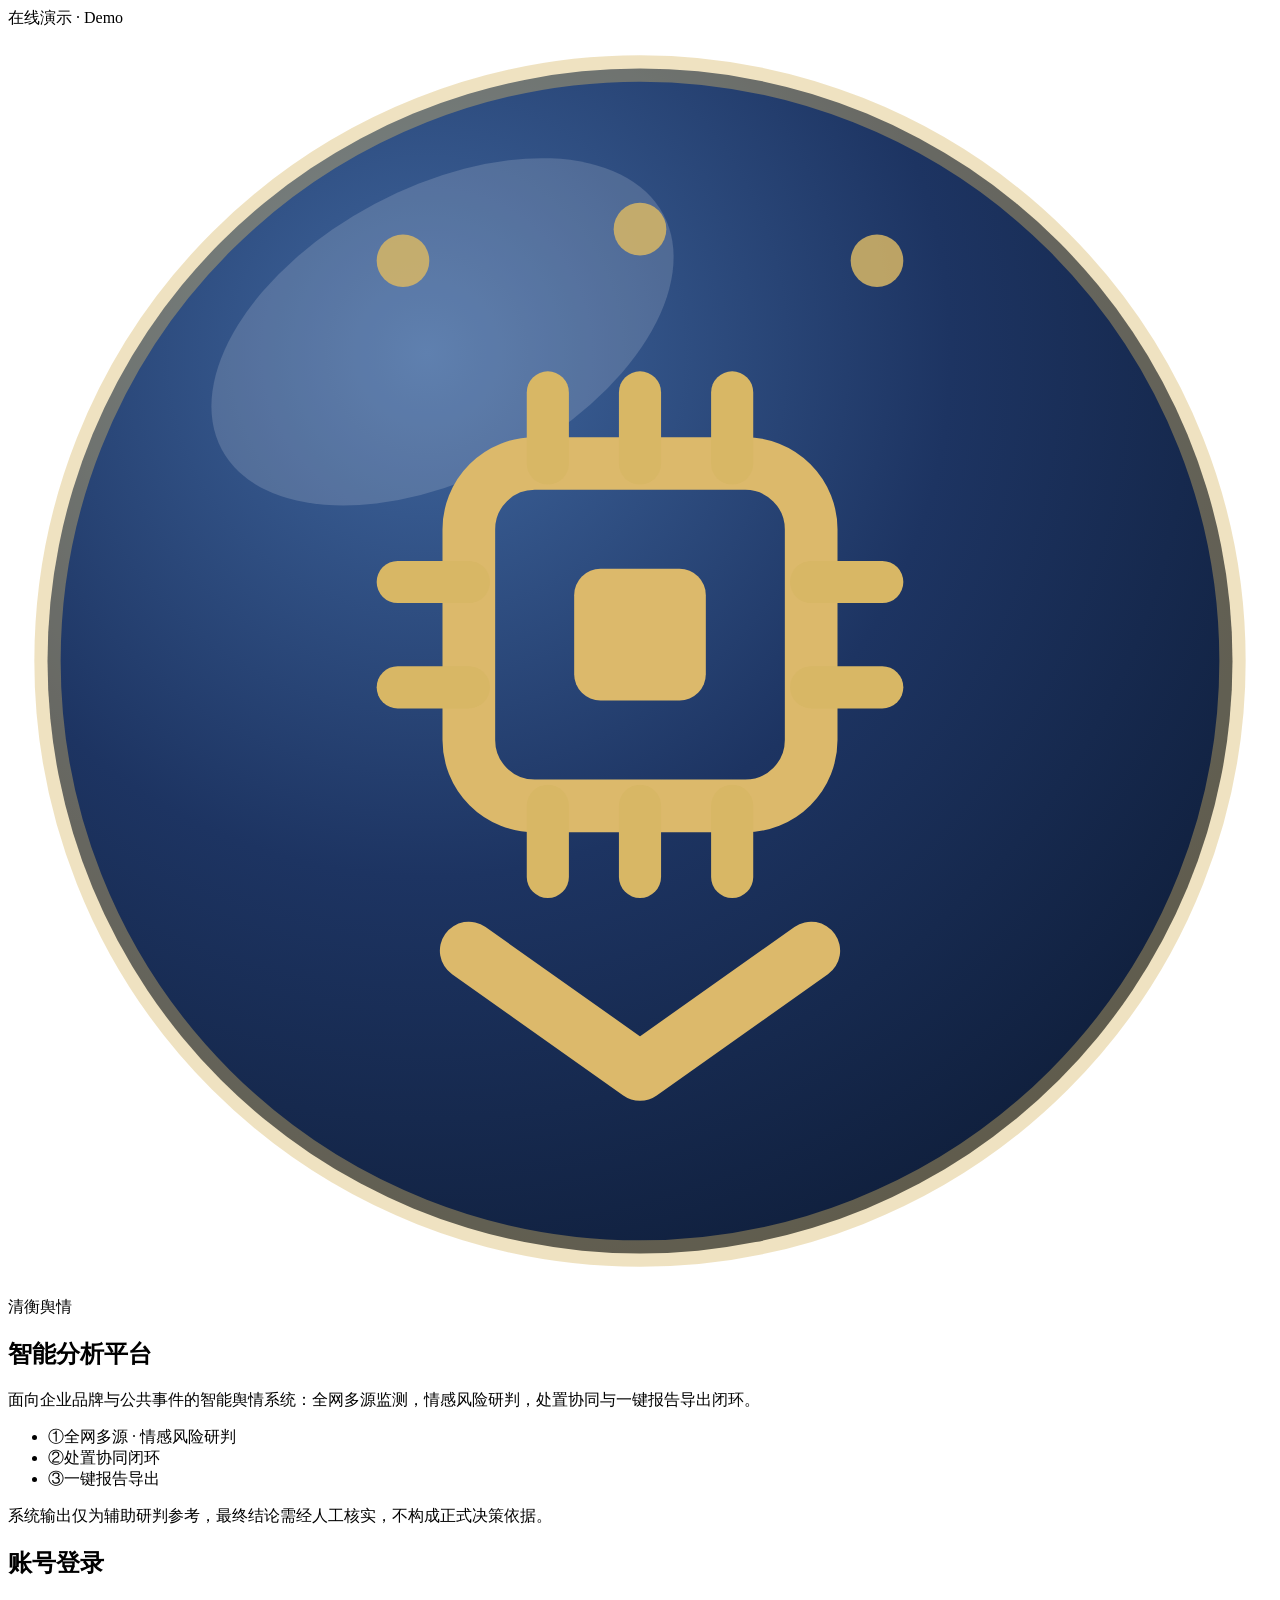
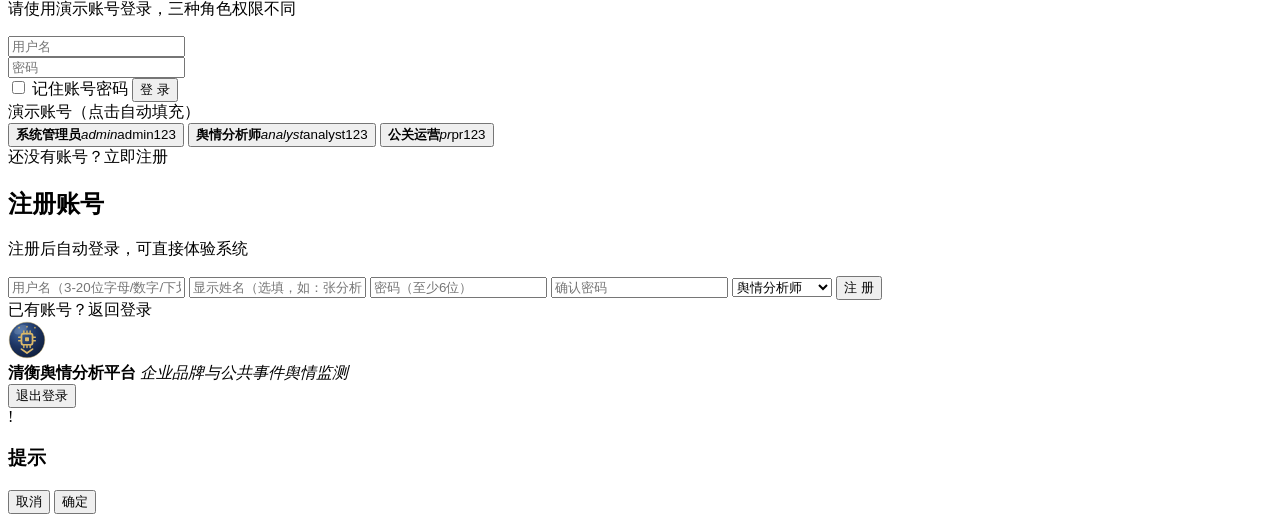
==== backend/app/static/index.html @ 2367f387 "chore: 通用版清衡舆情分析平台（去除教培行业专属内容与品牌定制） - 语料层 data/mock 改写为 6 个行业无关通用事件（ev_g1..ev_g6）：预付费门店闭店退费、   家电质量隐" ====
<!DOCTYPE html>
<html lang="zh-CN">
<head>
  <meta charset="UTF-8" />
  <meta name="viewport" content="width=device-width, initial-scale=1.0" />
  <title>清衡舆情分析平台</title>
  <link rel="stylesheet" href="/css/style.css?v=20260923aw" />
  <script src="/vendor/echarts.min.js?v=20260923aw"></script>
</head>
<body>
  <!-- 登录遮罩 -->
  <div id="login-mask" class="login-mask">
    <div class="login-card">
      <aside class="login-aside">
        <span class="login-badge">在线演示 · Demo</span>
        <div class="login-brand">
          <!-- 品牌行：金边渐变方块「鹏」+ 白色品牌字，替代原先孤立的裸文字 logo -->
          <div class="login-logo">
            <!-- logo 徽章：深蓝圆形高光底 + 金色芯片（引脚/内芯）+ 底部 V 形托，按用户参考图复刻 -->
            <span class="logo-mark"><svg viewBox="0 0 48 48" fill="none" aria-hidden="true">
              <defs>
                <radialGradient id="lgChipBase" cx="32%" cy="24%" r="85%">
                  <stop offset="0%" stop-color="#40679f" />
                  <stop offset="52%" stop-color="#1d3462" />
                  <stop offset="100%" stop-color="#0f1e3a" />
                </radialGradient>
              </defs>
              <circle cx="24" cy="24" r="22.5" fill="url(#lgChipBase)" />
              <circle cx="24" cy="24" r="22.5" stroke="rgba(216,183,101,.4)" stroke-width="1" />
              <ellipse cx="16.5" cy="11.5" rx="9.5" ry="5.5" fill="rgba(255,255,255,.16)" transform="rotate(-28 16.5 11.5)" />
              <circle cx="15" cy="8.8" r="1" fill="#d8b765" opacity=".85" />
              <circle cx="24" cy="7.6" r="1" fill="#d8b765" opacity=".85" />
              <circle cx="33" cy="8.8" r="1" fill="#d8b765" opacity=".85" />
              <rect x="17.5" y="16.5" width="13" height="13" rx="2.5" stroke="#dcb96b" stroke-width="2" />
              <rect x="21.5" y="20.5" width="5" height="5" rx="1" fill="#dcb96b" />
              <g stroke="#d8b765" stroke-width="1.6" stroke-linecap="round">
                <line x1="20.5" y1="16.5" x2="20.5" y2="13.8" />
                <line x1="24" y1="16.5" x2="24" y2="13.8" />
                <line x1="27.5" y1="16.5" x2="27.5" y2="13.8" />
                <line x1="20.5" y1="29.5" x2="20.5" y2="32.2" />
                <line x1="24" y1="29.5" x2="24" y2="32.2" />
                <line x1="27.5" y1="29.5" x2="27.5" y2="32.2" />
                <line x1="17.5" y1="21" x2="14.8" y2="21" />
                <line x1="17.5" y1="25" x2="14.8" y2="25" />
                <line x1="30.5" y1="21" x2="33.2" y2="21" />
                <line x1="30.5" y1="25" x2="33.2" y2="25" />
              </g>
              <path d="M17.5 35 l6.5 4.6 l6.5 -4.6" stroke="#dcb96b" stroke-width="2.2" stroke-linecap="round" stroke-linejoin="round" />
            </svg></span>
            <span class="logo-text">清衡舆情</span>
          </div>
        </div>
        <h1 class="login-hero">智能分析平台</h1>
        <p class="login-intro">
          面向企业品牌与公共事件的智能舆情系统：全网多源监测，情感风险研判，处置协同与一键报告导出闭环。
        </p>
        <ul class="login-feats">
          <li><span class="fi fi-01">①</span>全网多源 · 情感风险研判</li>
          <li><span class="fi fi-02">②</span>处置协同闭环</li>
          <li><span class="fi fi-03">③</span>一键报告导出</li>
        </ul>
        <p class="login-note">系统输出仅为辅助研判参考，最终结论需经人工核实，不构成正式决策依据。</p>
      </aside>
      <div class="login-main">
        <!-- 登录视图 -->
        <div id="login-view">
          <div class="login-form-head">
            <h2>账号登录</h2>
            <p>请使用演示账号登录，三种角色权限不同</p>
          </div>
          <div class="login-field">
            <span class="fi fi-user"></span>
            <input id="login-user" placeholder="用户名" autocomplete="username" />
          </div>
          <div class="login-field">
            <span class="fi fi-lock"></span>
            <input id="login-pass" type="password" placeholder="密码" autocomplete="current-password" />
          </div>
          <label class="login-remember"><input type="checkbox" id="login-remember" /> 记住账号密码</label>
          <button id="login-btn" class="primary">登 录</button>
          <div id="login-err" class="err"></div>

          <div class="login-acc-title">
            <span>演示账号（点击自动填充）</span>
          </div>
          <div class="login-accounts" id="login-accounts">
            <button data-u="admin" data-p="admin123">
              <b>系统管理员</b><i>admin</i><span class="pwd">admin123</span>
            </button>
            <button data-u="analyst" data-p="analyst123">
              <b>舆情分析师</b><i>analyst</i><span class="pwd">analyst123</span>
            </button>
            <button data-u="pr" data-p="pr123">
              <b>公关运营</b><i>pr</i><span class="pwd">pr123</span>
            </button>
          </div>

          <div class="hint">还没有账号？<a id="to-register" class="link">立即注册</a></div>
        </div>
        <!-- 注册视图 -->
        <div id="register-view" class="hidden">
          <div class="login-form-head">
            <h2>注册账号</h2>
            <p>注册后自动登录，可直接体验系统</p>
          </div>
          <input id="reg-user" placeholder="用户名（3-20位字母/数字/下划线）" autocomplete="username" />
          <input id="reg-name" placeholder="显示姓名（选填，如：张分析）" />
          <input id="reg-pass" type="password" placeholder="密码（至少6位）" autocomplete="new-password" />
          <input id="reg-pass2" type="password" placeholder="确认密码" autocomplete="new-password" />
          <select id="reg-role">
            <option value="analyst">舆情分析师</option>
            <option value="pr">公关运营人员</option>
            <option value="admin">系统管理员</option>
          </select>
          <button id="reg-btn" class="primary">注 册</button>
          <div id="reg-err" class="err"></div>
          <div class="hint">已有账号？<a id="to-login" class="link">返回登录</a></div>
        </div>
      </div>
    </div>
  </div>

  <!-- 侧边栏 + 主内容区（ID 保持 topbar/page，JS 零改动） -->
  <div id="topbar" class="layout hidden">
    <aside class="sidebar">
        <div class="side-brand">
          <span class="brand-mark">
            <svg viewBox="0 0 48 48" fill="none" aria-hidden="true" width="38" height="38">
              <defs>
                <radialGradient id="smChipBase" cx="32%" cy="24%" r="85%">
                  <stop offset="0%" stop-color="#40679f" />
                  <stop offset="52%" stop-color="#1d3462" />
                  <stop offset="100%" stop-color="#0f1e3a" />
                </radialGradient>
              </defs>
              <circle cx="24" cy="24" r="22.5" fill="url(#smChipBase)" />
              <circle cx="24" cy="24" r="22.5" stroke="rgba(216,183,101,.45)" stroke-width="1.2" />
              <ellipse cx="16" cy="11" rx="9" ry="5" fill="rgba(255,255,255,.15)" transform="rotate(-28 16 11)" />
              <circle cx="14" cy="8.5" r="1.1" fill="#d8b765" opacity=".9" />
              <circle cx="24" cy="7.2" r="1.1" fill="#d8b765" opacity=".9" />
              <circle cx="34" cy="8.5" r="1.1" fill="#d8b765" opacity=".9" />
              <rect x="17" y="16" width="14" height="14" rx="2.5" stroke="#dcb96b" stroke-width="2.2" />
              <rect x="21.5" y="20.5" width="5" height="5" rx="1" fill="#dcb96b" />
              <g stroke="#d8b765" stroke-width="1.8" stroke-linecap="round">
                <line x1="20" y1="16" x2="20" y2="12.5" />
                <line x1="24" y1="16" x2="24" y2="12.5" />
                <line x1="28" y1="16" x2="28" y2="12.5" />
                <line x1="20" y1="30" x2="20" y2="33.5" />
                <line x1="24" y1="30" x2="24" y2="33.5" />
                <line x1="28" y1="30" x2="28" y2="33.5" />
                <line x1="17" y1="20.5" x2="13.5" y2="20.5" />
                <line x1="17" y1="25" x2="13.5" y2="25" />
                <line x1="31" y1="20.5" x2="34.5" y2="20.5" />
                <line x1="31" y1="25" x2="34.5" y2="25" />
              </g>
              <path d="M17 35.5 l7 5 l7 -5" stroke="#dcb96b" stroke-width="2.2" stroke-linecap="round" stroke-linejoin="round" />
            </svg>
          </span>
          <div class="brand-text">
          <b>清衡舆情分析平台</b>
          <i>企业品牌与公共事件舆情监测</i>
        </div>
      </div>
      <nav id="nav"></nav>
      <div class="side-user">
        <span id="user-name"></span>
        <span id="user-role" class="role-tag"></span>
        <button id="logout-btn">退出登录</button>
      </div>
    </aside>
    <main id="page" class="page hidden"></main>
  </div>

  <!-- 通用确认弹窗（退出确认等） -->
  <div id="confirm-mask" class="confirm-mask hidden">
    <div class="confirm-card">
      <div class="confirm-head">
        <span class="confirm-ico">!</span>
        <h3 id="confirm-title">提示</h3>
      </div>
      <p id="confirm-msg" class="confirm-msg"></p>
      <div class="confirm-actions">
        <button id="confirm-cancel" class="btn ghost">取消</button>
        <button id="confirm-ok" class="btn">确定</button>
      </div>
    </div>
  </div>

  <script src="/js/api.js?v=20260923aw"></script>
  <script src="/js/store.js?v=20260923aw"></script>
  <script src="/js/dashboard.js?v=20260923aw"></script>
  <script src="/js/industry_board.js?v=20260923ax"></script>
  <script src="/js/feed.js?v=20260923aw"></script>
  <script src="/js/event.js?v=20260923aw"></script>
  <script src="/js/disposal.js?v=20260923aw"></script>
  <script src="/js/report.js?v=20260923aw"></script>
  <script src="/js/config.js?v=20260923aw"></script>
  <script src="/js/online.js?v=20260923aw"></script>
  <script src="/js/app.js?v=20260923ax"></script>
</body>
</html>
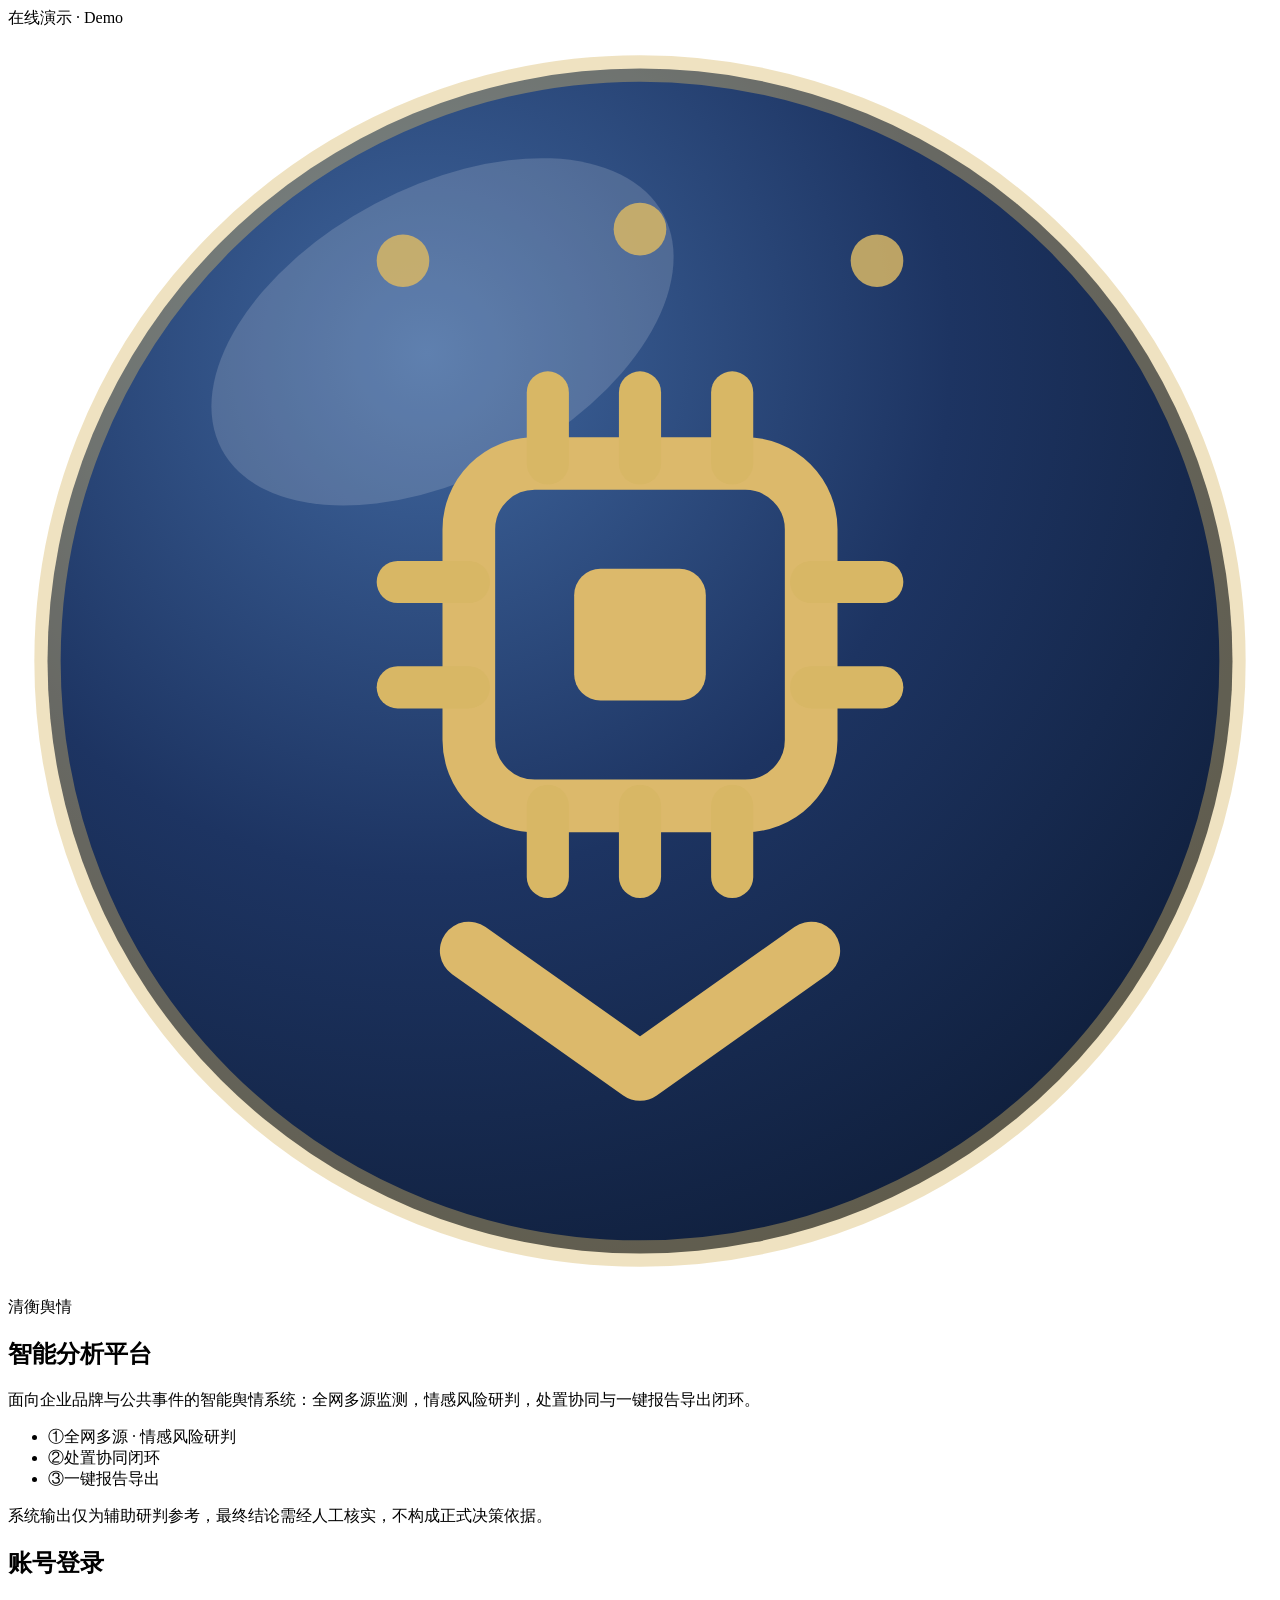
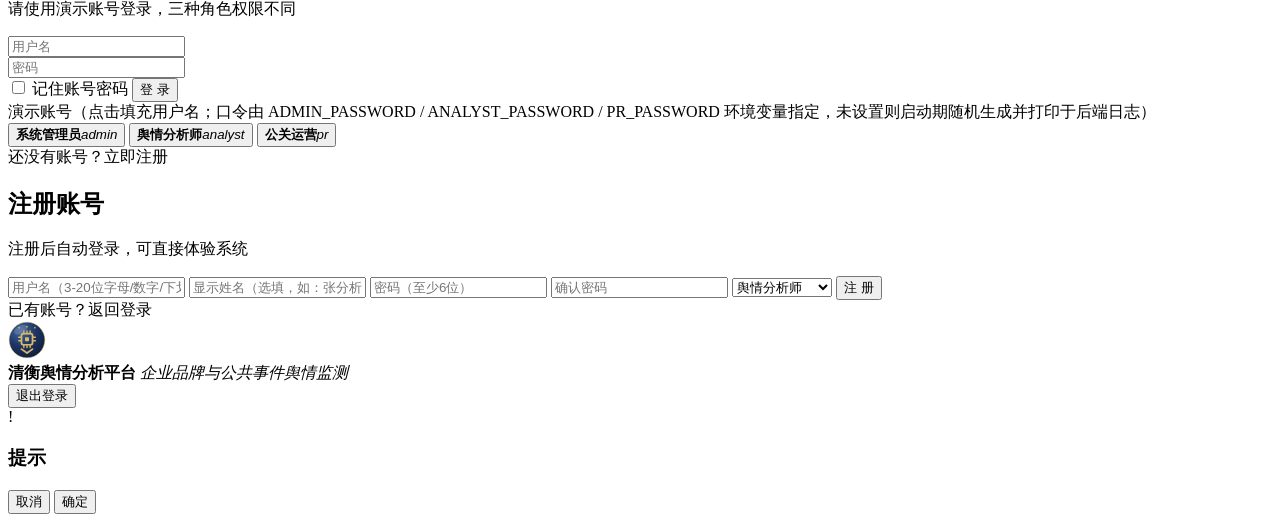
==== commit d449418b: "移除前端硬编码演示口令，与后端随机/环境变量口令策略保持一致 - index.html：演示账号按钮去掉硬编码 data-p 与明文密码展示，标题改为说明口令由 ADMIN_PASSWORD 等环境变" ====
--- a/backend/app/static/index.html
+++ b/backend/app/static/index.html
@@ -81,17 +81,17 @@
           <div id="login-err" class="err"></div>
 
           <div class="login-acc-title">
-            <span>演示账号（点击自动填充）</span>
+            <span>演示账号（点击填充用户名；口令由 ADMIN_PASSWORD / ANALYST_PASSWORD / PR_PASSWORD 环境变量指定，未设置则启动期随机生成并打印于后端日志）</span>
           </div>
           <div class="login-accounts" id="login-accounts">
-            <button data-u="admin" data-p="admin123">
-              <b>系统管理员</b><i>admin</i><span class="pwd">admin123</span>
+            <button data-u="admin">
+              <b>系统管理员</b><i>admin</i>
             </button>
-            <button data-u="analyst" data-p="analyst123">
-              <b>舆情分析师</b><i>analyst</i><span class="pwd">analyst123</span>
+            <button data-u="analyst">
+              <b>舆情分析师</b><i>analyst</i>
             </button>
-            <button data-u="pr" data-p="pr123">
-              <b>公关运营</b><i>pr</i><span class="pwd">pr123</span>
+            <button data-u="pr">
+              <b>公关运营</b><i>pr</i>
             </button>
           </div>
 
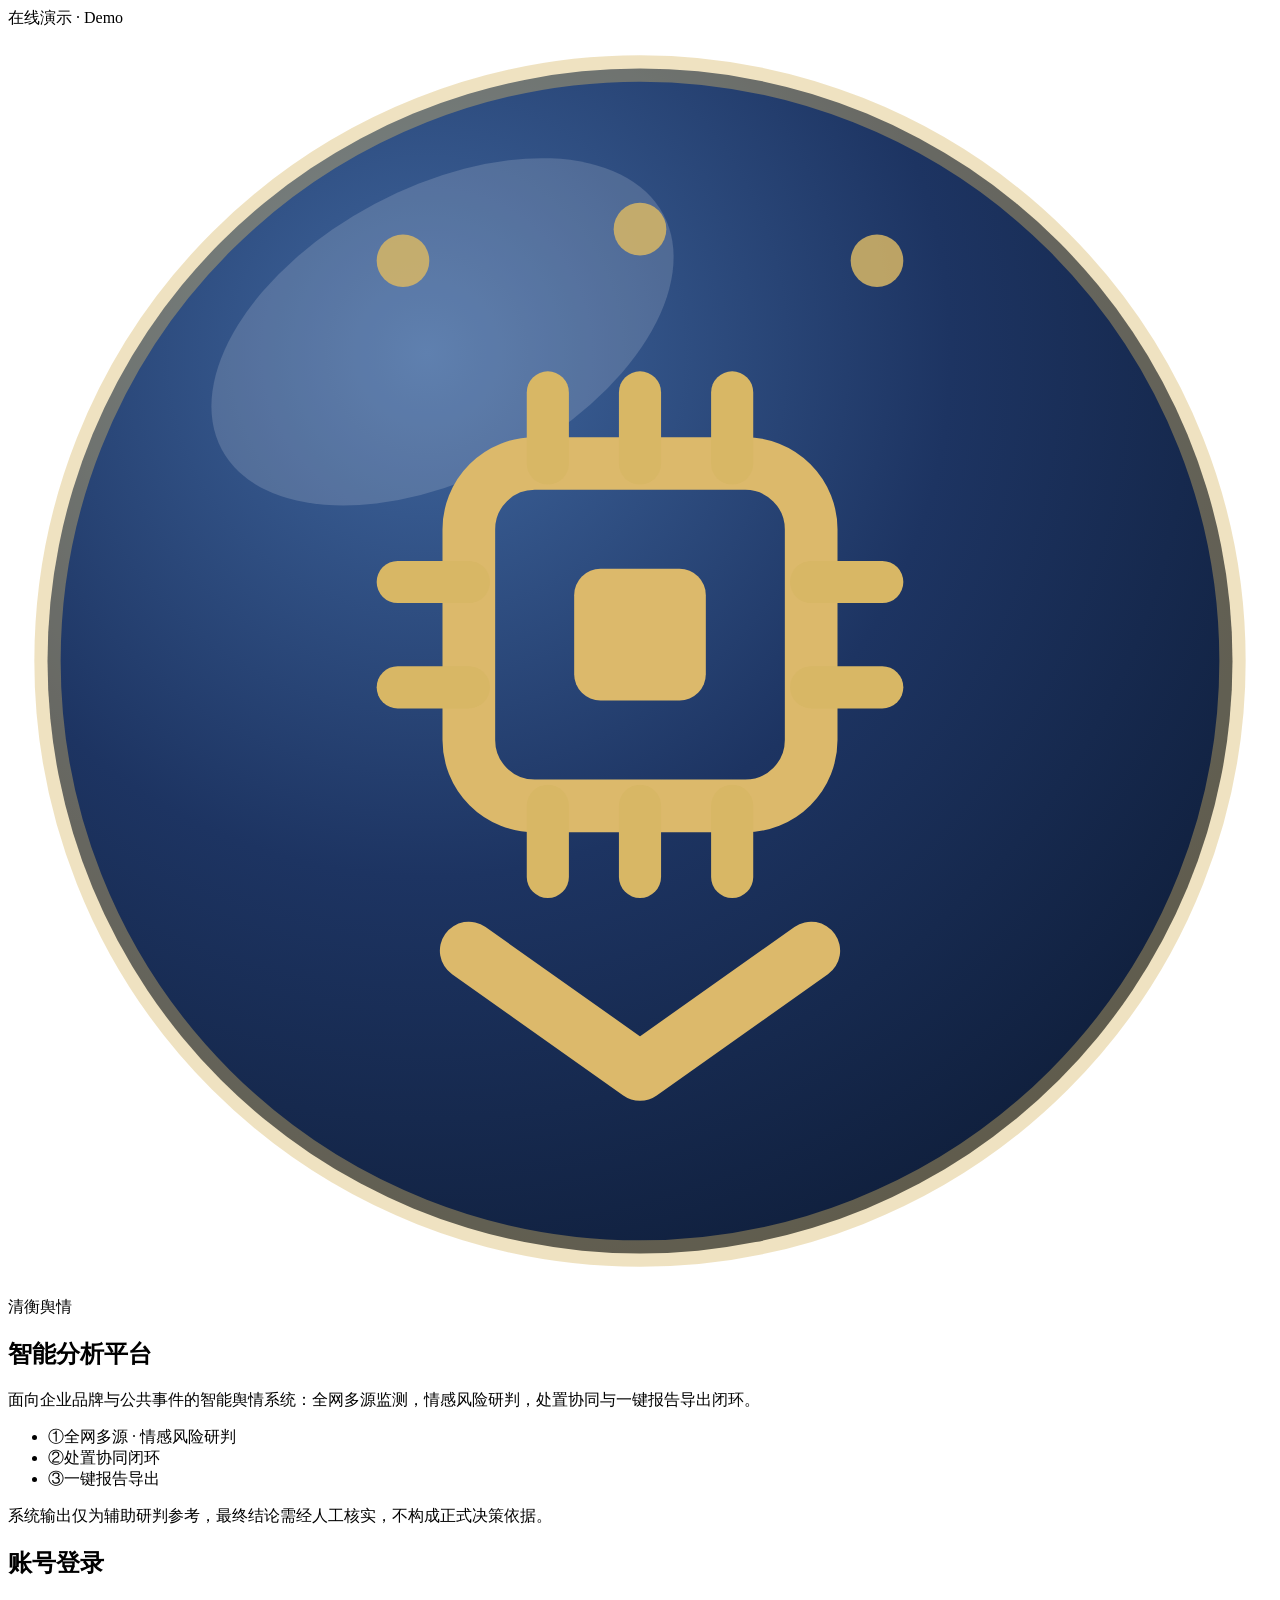
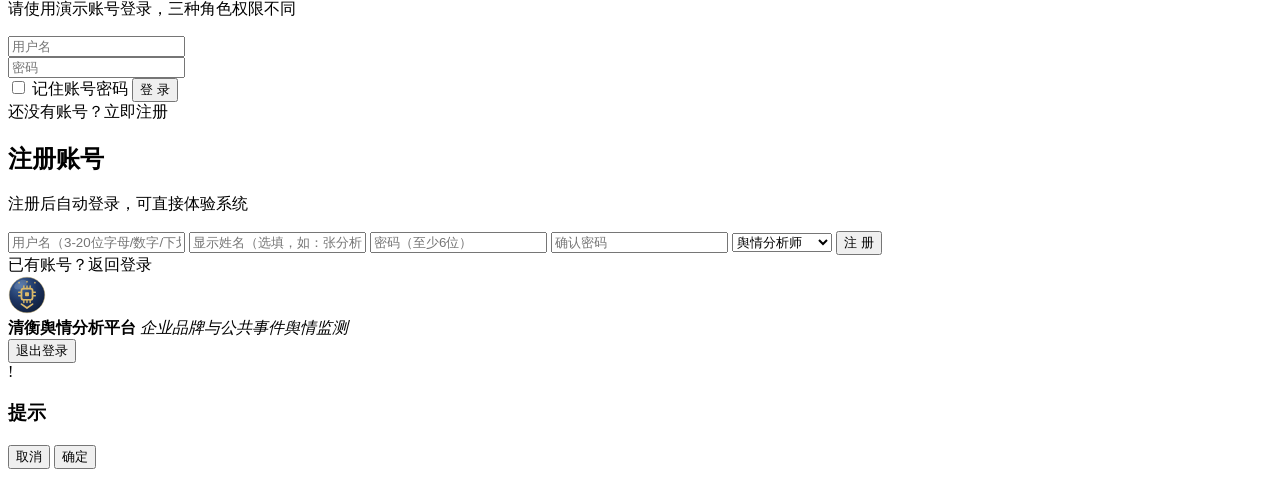
==== commit 9a4095fe: "移除登录页演示账号区块 - 用户反馈不要登录页上的演示账号（系统管理员/舆情分析师/公关运营）快速入口 - 删除 index.html 中的 login-acc-title + login-accou" ====
--- a/backend/app/static/index.html
+++ b/backend/app/static/index.html
@@ -79,21 +79,6 @@
           <label class="login-remember"><input type="checkbox" id="login-remember" /> 记住账号密码</label>
           <button id="login-btn" class="primary">登 录</button>
           <div id="login-err" class="err"></div>
-
-          <div class="login-acc-title">
-            <span>演示账号（点击填充用户名；口令由 ADMIN_PASSWORD / ANALYST_PASSWORD / PR_PASSWORD 环境变量指定，未设置则启动期随机生成并打印于后端日志）</span>
-          </div>
-          <div class="login-accounts" id="login-accounts">
-            <button data-u="admin">
-              <b>系统管理员</b><i>admin</i>
-            </button>
-            <button data-u="analyst">
-              <b>舆情分析师</b><i>analyst</i>
-            </button>
-            <button data-u="pr">
-              <b>公关运营</b><i>pr</i>
-            </button>
-          </div>
 
           <div class="hint">还没有账号？<a id="to-register" class="link">立即注册</a></div>
         </div>
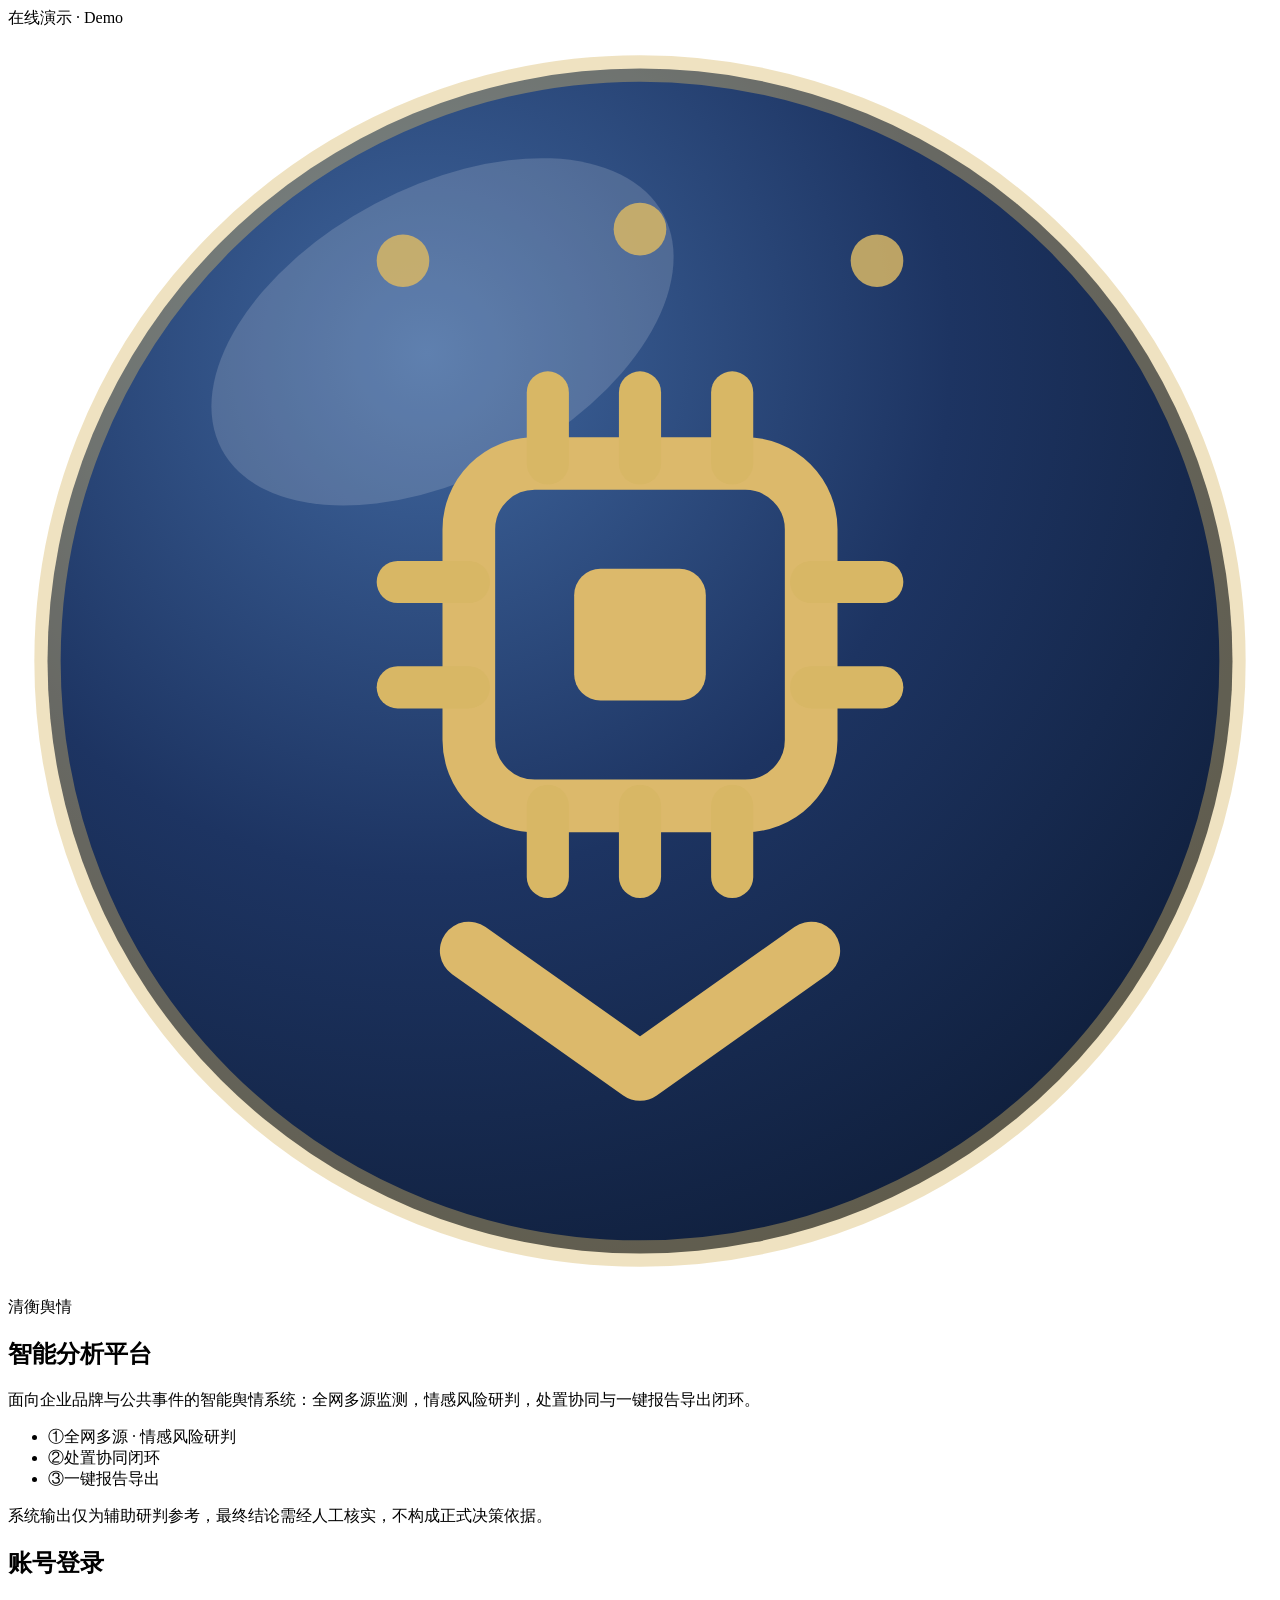
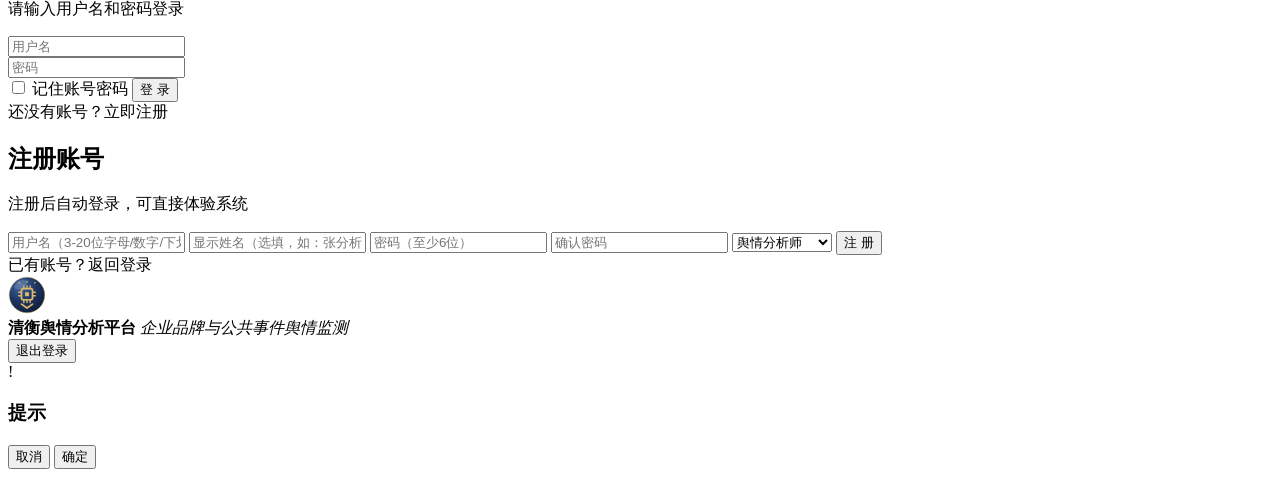
==== commit d8bd6f51: "fix(登录页): 删除演示账号区块后，将副标题从演示账号登录改为请输入用户名和密码登录" ====
--- a/backend/app/static/index.html
+++ b/backend/app/static/index.html
@@ -66,7 +66,7 @@
         <div id="login-view">
           <div class="login-form-head">
             <h2>账号登录</h2>
-            <p>请使用演示账号登录，三种角色权限不同</p>
+            <p>请输入用户名和密码登录</p>
           </div>
           <div class="login-field">
             <span class="fi fi-user"></span>
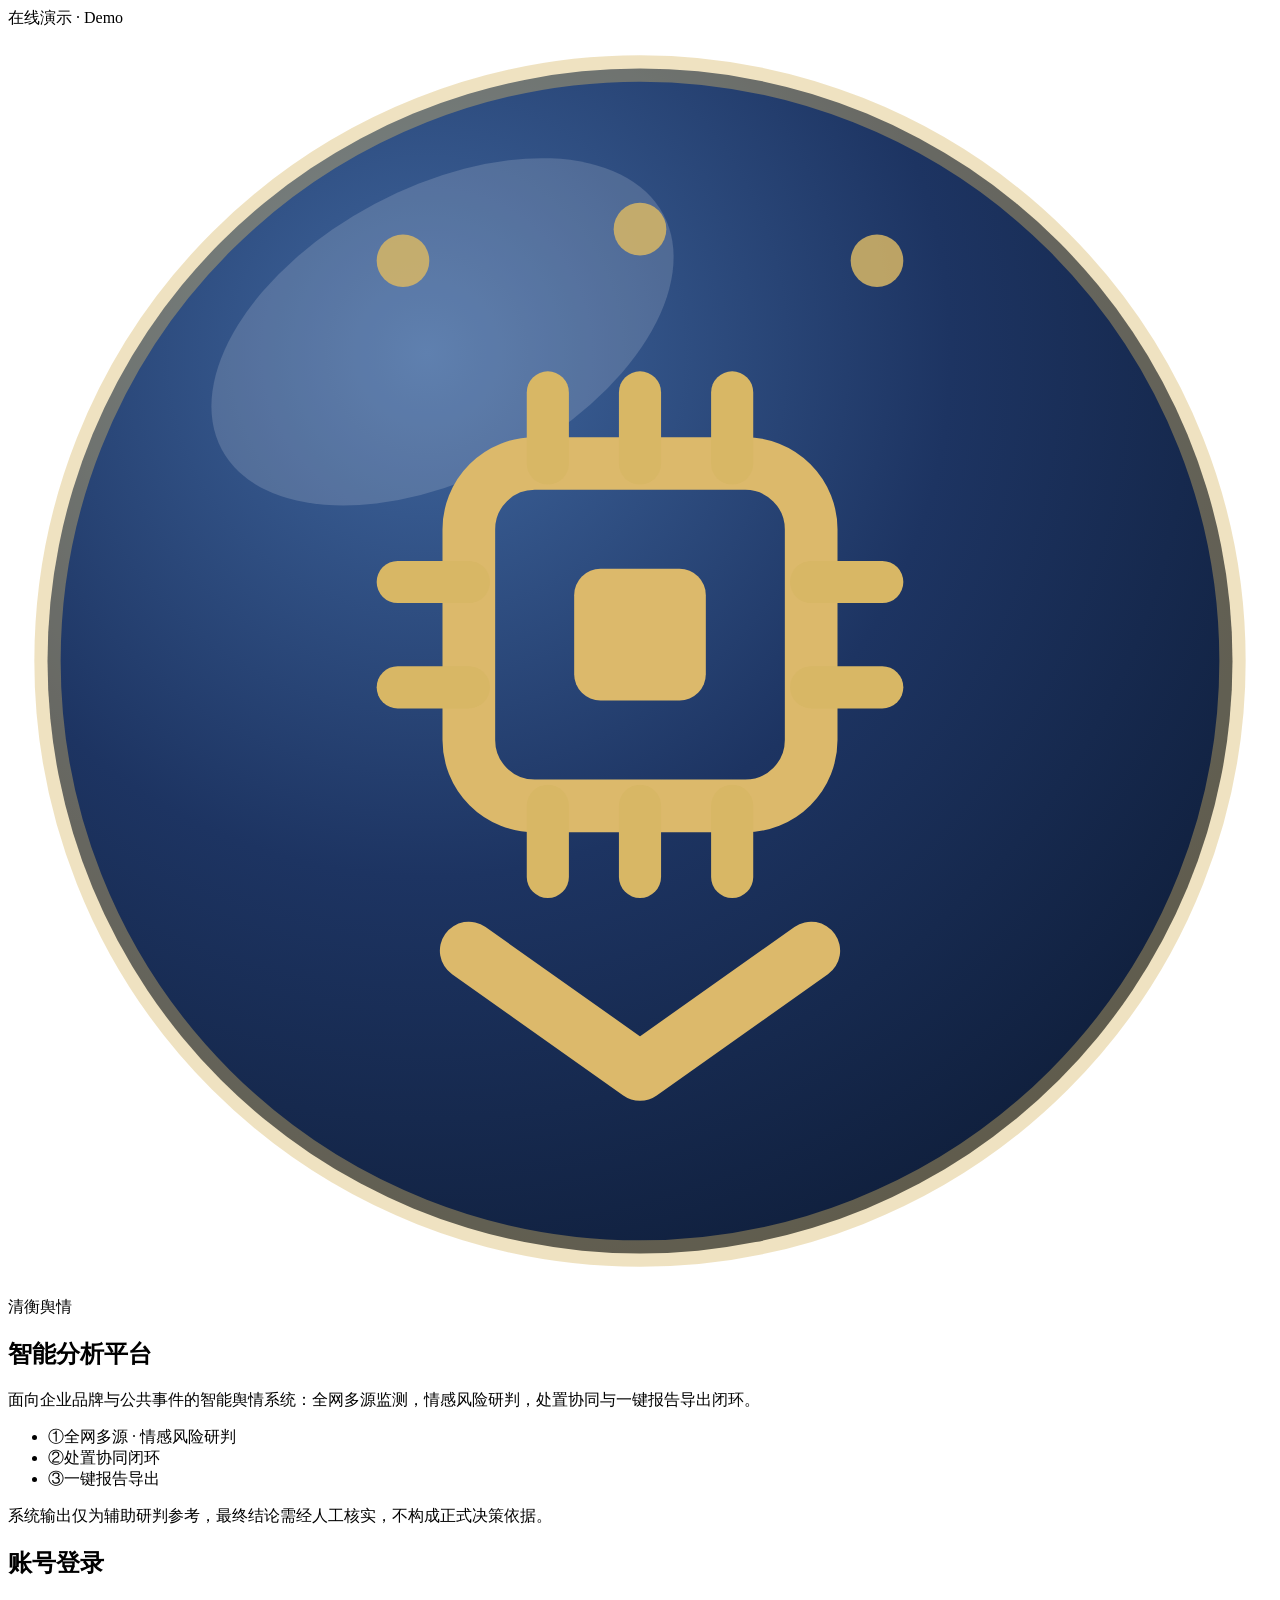
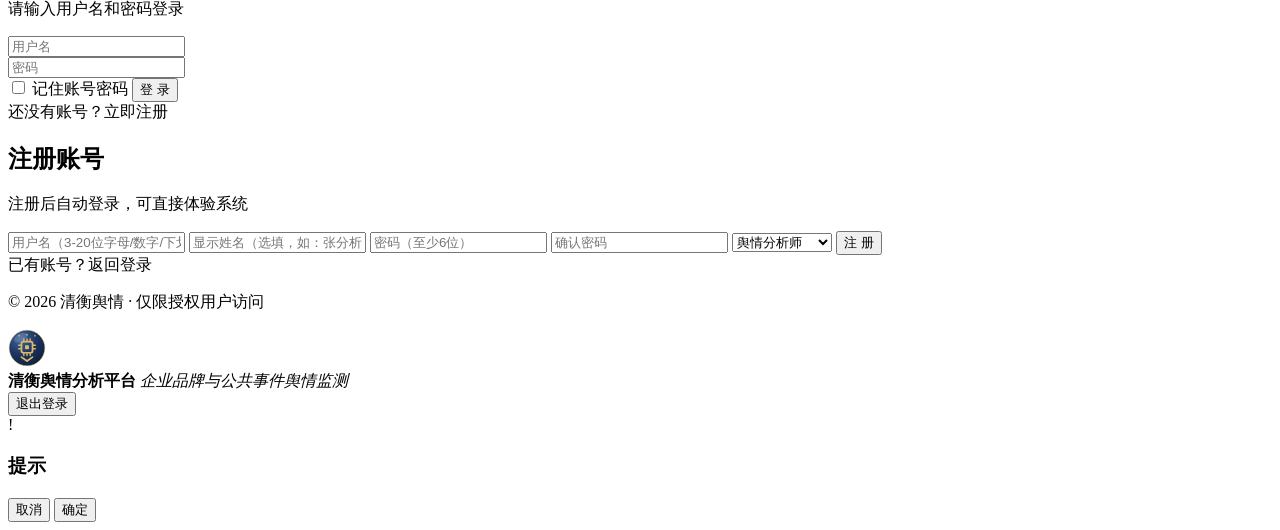
==== commit 03f0c88f: "style(登录页): 视觉精致化——表单底部版权行、间距收紧、输入框 hover 态、按钮字距居中补偿、副标题字号微调" ====
--- a/backend/app/static/index.html
+++ b/backend/app/static/index.html
@@ -101,6 +101,7 @@
           <div id="reg-err" class="err"></div>
           <div class="hint">已有账号？<a id="to-login" class="link">返回登录</a></div>
         </div>
+        <p class="login-foot">© 2026 清衡舆情 · 仅限授权用户访问</p>
       </div>
     </div>
   </div>
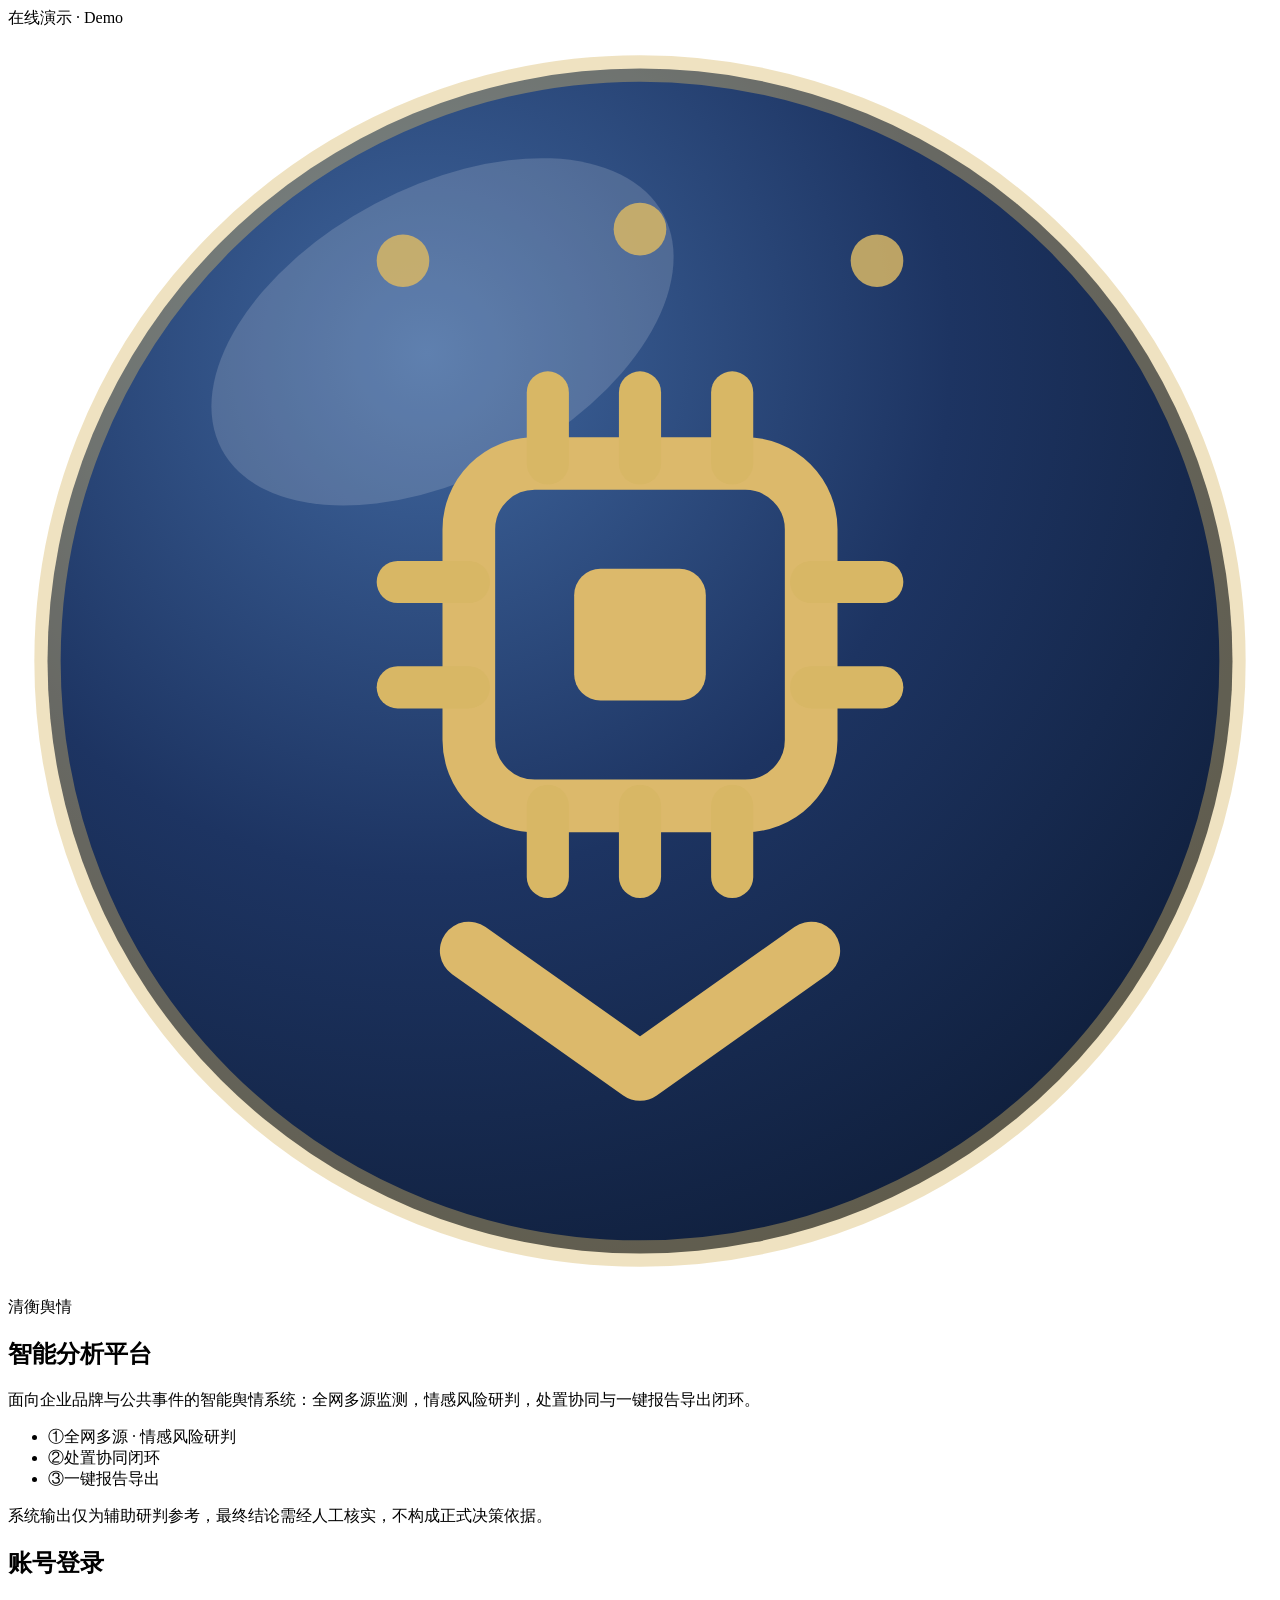
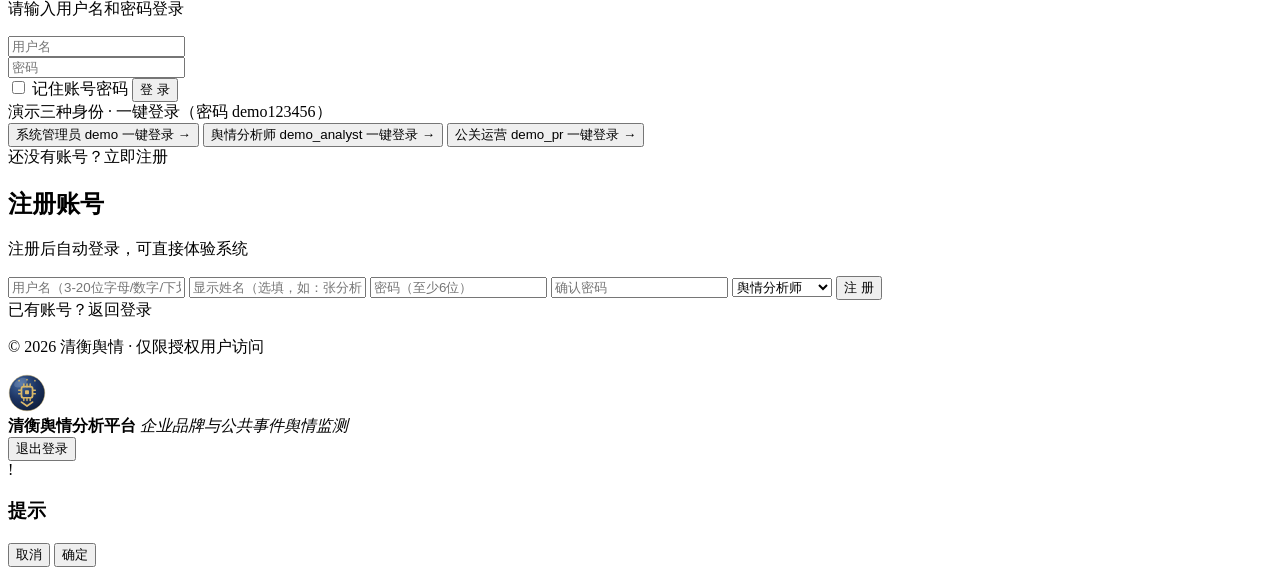
==== commit 57890b22: "feat(login): 演示账号改为角色卡片 + 一键登录" ====
--- a/backend/app/static/index.html
+++ b/backend/app/static/index.html
@@ -4,8 +4,8 @@
   <meta charset="UTF-8" />
   <meta name="viewport" content="width=device-width, initial-scale=1.0" />
   <title>清衡舆情分析平台</title>
-  <link rel="stylesheet" href="/css/style.css?v=20260923aw" />
-  <script src="/vendor/echarts.min.js?v=20260923aw"></script>
+  <link rel="stylesheet" href="/css/style.css?v=20261019c" />
+  <script src="/vendor/echarts.min.js?v=20261019c"></script>
 </head>
 <body>
   <!-- 登录遮罩 -->
@@ -80,6 +80,28 @@
           <button id="login-btn" class="primary">登 录</button>
           <div id="login-err" class="err"></div>
 
+          <!-- 演示身份：三种角色各一个固定口令账号，点卡片直接一键登录（密码统一 demo123456） -->
+          <div class="demo-tip">
+            <div class="demo-head"><span class="demo-badge">演示</span>三种身份 · 一键登录（密码 demo123456）</div>
+            <div class="demo-grid">
+              <button type="button" class="demo-card demo-fill" data-user="demo">
+                <span class="demo-role">系统管理员</span>
+                <span class="demo-acc">demo</span>
+                <span class="demo-enter">一键登录 →</span>
+              </button>
+              <button type="button" class="demo-card demo-fill" data-user="demo_analyst">
+                <span class="demo-role">舆情分析师</span>
+                <span class="demo-acc">demo_analyst</span>
+                <span class="demo-enter">一键登录 →</span>
+              </button>
+              <button type="button" class="demo-card demo-fill" data-user="demo_pr">
+                <span class="demo-role">公关运营</span>
+                <span class="demo-acc">demo_pr</span>
+                <span class="demo-enter">一键登录 →</span>
+              </button>
+            </div>
+          </div>
+
           <div class="hint">还没有账号？<a id="to-register" class="link">立即注册</a></div>
         </div>
         <!-- 注册视图 -->
@@ -172,16 +194,16 @@
     </div>
   </div>
 
-  <script src="/js/api.js?v=20260923aw"></script>
-  <script src="/js/store.js?v=20260923aw"></script>
-  <script src="/js/dashboard.js?v=20260923aw"></script>
-  <script src="/js/industry_board.js?v=20260923ax"></script>
-  <script src="/js/feed.js?v=20260923aw"></script>
-  <script src="/js/event.js?v=20260923aw"></script>
-  <script src="/js/disposal.js?v=20260923aw"></script>
-  <script src="/js/report.js?v=20260923aw"></script>
-  <script src="/js/config.js?v=20260923aw"></script>
-  <script src="/js/online.js?v=20260923aw"></script>
-  <script src="/js/app.js?v=20260923ax"></script>
+  <script src="/js/api.js?v=20261019c"></script>
+  <script src="/js/store.js?v=20261019c"></script>
+  <script src="/js/dashboard.js?v=20261019c"></script>
+  <script src="/js/industry_board.js?v=20261019c"></script>
+  <script src="/js/feed.js?v=20261019c"></script>
+  <script src="/js/event.js?v=20261019c"></script>
+  <script src="/js/disposal.js?v=20261019c"></script>
+  <script src="/js/report.js?v=20261019c"></script>
+  <script src="/js/config.js?v=20261019c"></script>
+  <script src="/js/online.js?v=20261019c"></script>
+  <script src="/js/app.js?v=20261019c"></script>
 </body>
 </html>
